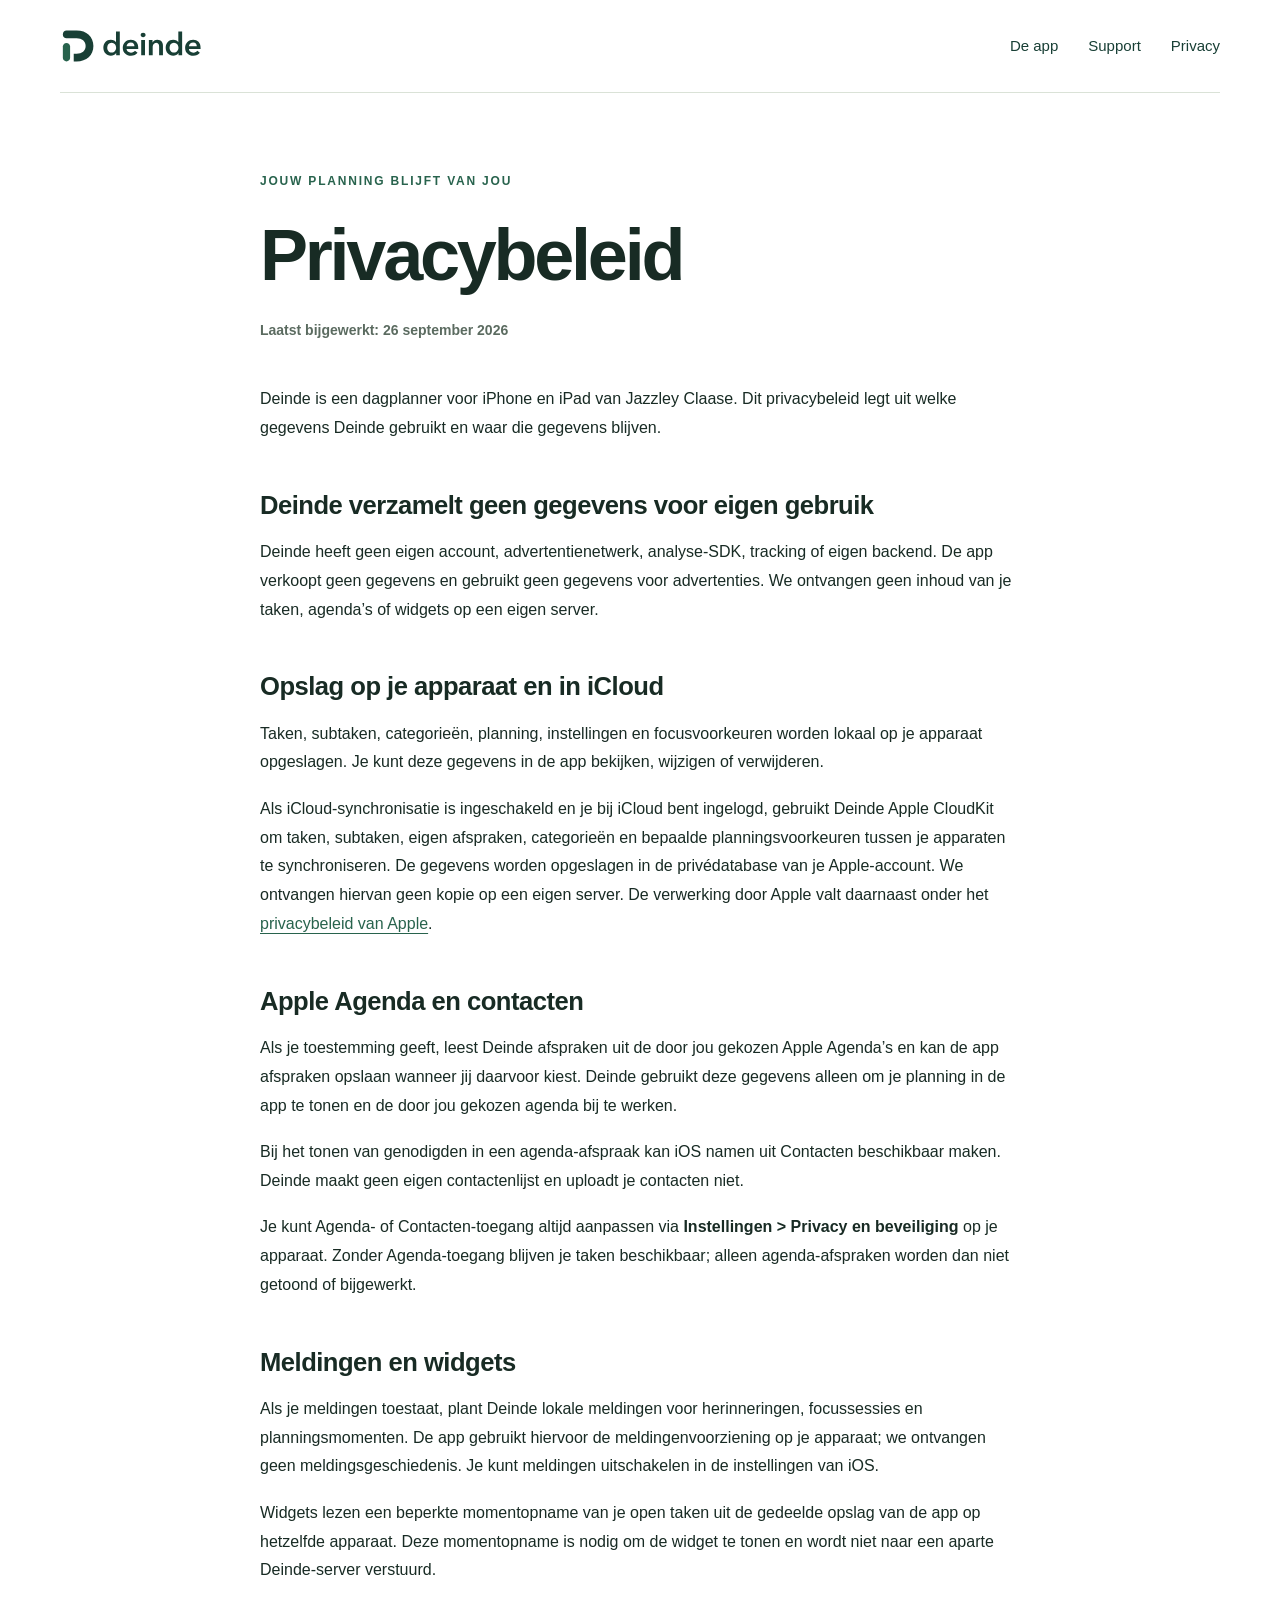
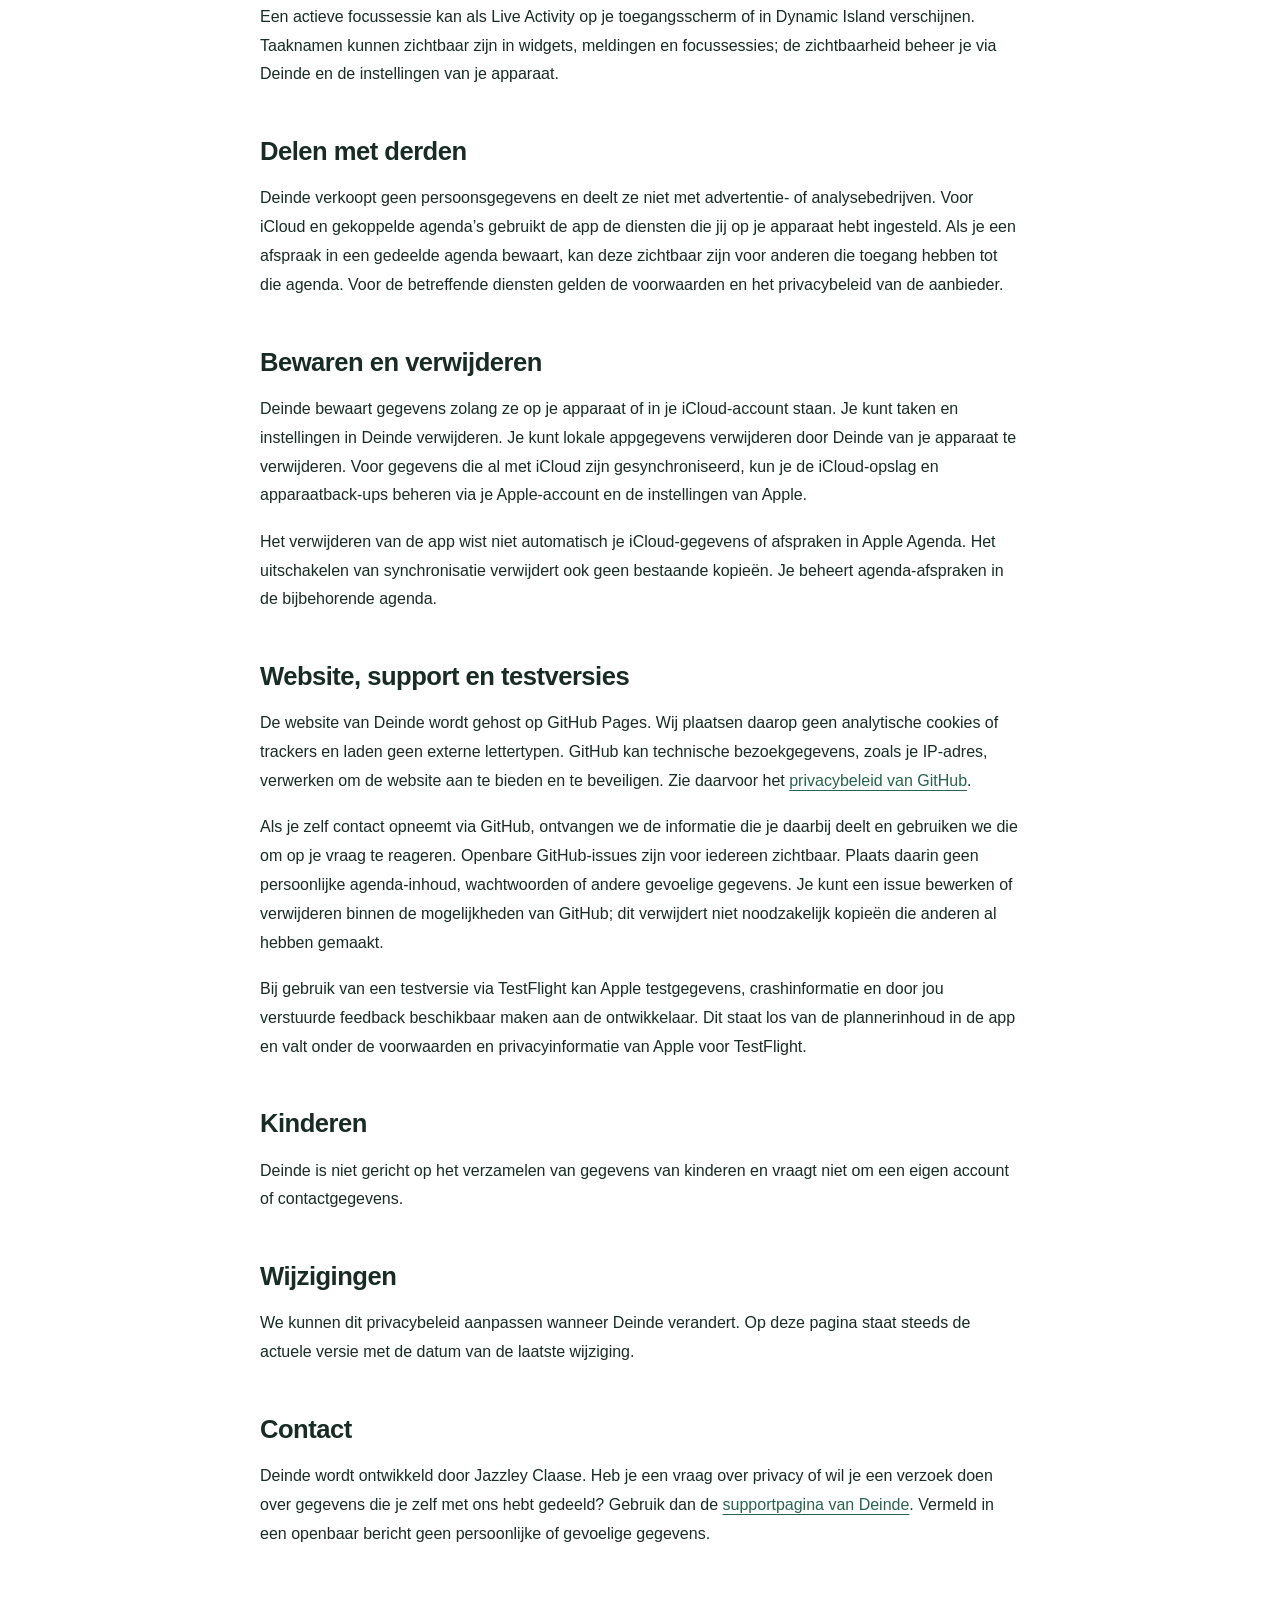
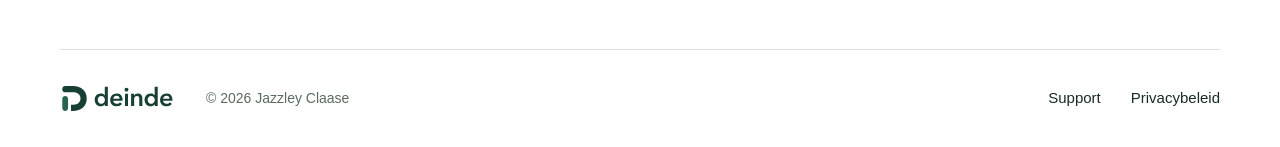
==== privacy/index.html @ 810a27ab "Publish Deinde website with app previews, privacy and support" ====
<!doctype html>
<html lang="nl"><head><meta charset="utf-8"><meta name="viewport" content="width=device-width, initial-scale=1"><meta name="theme-color" content="#183f35"><title>Privacybeleid — Deinde</title><meta name="description" content="Lees hoe Deinde omgaat met je planning, iCloud, Apple Agenda, meldingen en widgets."><link rel="icon" href="../assets/favicon.png" type="image/png"><link rel="apple-touch-icon" href="../assets/apple-touch-icon.png"><link rel="stylesheet" href="../styles.css"></head><body>
<a class="skip-link" href="#inhoud">Naar de inhoud</a>
<header class="site-header page-header wrap"><a class="brand" href="../" aria-label="Deinde, startpagina"><img src="../assets/logo-forest.svg" alt="Deinde" width="150" height="48"></a><nav aria-label="Hoofdnavigatie"><a href="../#ontdek">De app</a><a href="../support/">Support</a><a href="./" aria-current="page">Privacy</a></nav></header>
<main class="document wrap" id="inhoud"><p class="eyebrow">JOUW PLANNING BLIJFT VAN JOU</p>
<h1>Privacybeleid</h1>
<p class="updated"><strong>Laatst bijgewerkt: 26 september 2026</strong></p>
<p>Deinde is een dagplanner voor iPhone en iPad van Jazzley Claase. Dit privacybeleid legt uit welke gegevens Deinde gebruikt en waar die gegevens blijven.</p>
<h2>Deinde verzamelt geen gegevens voor eigen gebruik</h2>
<p>Deinde heeft geen eigen account, advertentienetwerk, analyse-SDK, tracking of eigen backend. De app verkoopt geen gegevens en gebruikt geen gegevens voor advertenties. We ontvangen geen inhoud van je taken, agenda’s of widgets op een eigen server.</p>
<h2>Opslag op je apparaat en in iCloud</h2>
<p>Taken, subtaken, categorieën, planning, instellingen en focusvoorkeuren worden lokaal op je apparaat opgeslagen. Je kunt deze gegevens in de app bekijken, wijzigen of verwijderen.</p>
<p>Als iCloud-synchronisatie is ingeschakeld en je bij iCloud bent ingelogd, gebruikt Deinde Apple CloudKit om taken, subtaken, eigen afspraken, categorieën en bepaalde planningsvoorkeuren tussen je apparaten te synchroniseren. De gegevens worden opgeslagen in de privédatabase van je Apple-account. We ontvangen hiervan geen kopie op een eigen server. De verwerking door Apple valt daarnaast onder het <a href="https://www.apple.com/legal/privacy/">privacybeleid van Apple</a>.</p>
<h2>Apple Agenda en contacten</h2>
<p>Als je toestemming geeft, leest Deinde afspraken uit de door jou gekozen Apple Agenda’s en kan de app afspraken opslaan wanneer jij daarvoor kiest. Deinde gebruikt deze gegevens alleen om je planning in de app te tonen en de door jou gekozen agenda bij te werken.</p>
<p>Bij het tonen van genodigden in een agenda-afspraak kan iOS namen uit Contacten beschikbaar maken. Deinde maakt geen eigen contactenlijst en uploadt je contacten niet.</p>
<p>Je kunt Agenda- of Contacten-toegang altijd aanpassen via <strong>Instellingen &gt; Privacy en beveiliging</strong> op je apparaat. Zonder Agenda-toegang blijven je taken beschikbaar; alleen agenda-afspraken worden dan niet getoond of bijgewerkt.</p>
<h2>Meldingen en widgets</h2>
<p>Als je meldingen toestaat, plant Deinde lokale meldingen voor herinneringen, focussessies en planningsmomenten. De app gebruikt hiervoor de meldingenvoorziening op je apparaat; we ontvangen geen meldingsgeschiedenis. Je kunt meldingen uitschakelen in de instellingen van iOS.</p>
<p>Widgets lezen een beperkte momentopname van je open taken uit de gedeelde opslag van de app op hetzelfde apparaat. Deze momentopname is nodig om de widget te tonen en wordt niet naar een aparte Deinde-server verstuurd.</p>
<p>Een actieve focussessie kan als Live Activity op je toegangsscherm of in Dynamic Island verschijnen. Taaknamen kunnen zichtbaar zijn in widgets, meldingen en focussessies; de zichtbaarheid beheer je via Deinde en de instellingen van je apparaat.</p>
<h2>Delen met derden</h2>
<p>Deinde verkoopt geen persoonsgegevens en deelt ze niet met advertentie- of analysebedrijven. Voor iCloud en gekoppelde agenda’s gebruikt de app de diensten die jij op je apparaat hebt ingesteld. Als je een afspraak in een gedeelde agenda bewaart, kan deze zichtbaar zijn voor anderen die toegang hebben tot die agenda. Voor de betreffende diensten gelden de voorwaarden en het privacybeleid van de aanbieder.</p>
<h2>Bewaren en verwijderen</h2>
<p>Deinde bewaart gegevens zolang ze op je apparaat of in je iCloud-account staan. Je kunt taken en instellingen in Deinde verwijderen. Je kunt lokale appgegevens verwijderen door Deinde van je apparaat te verwijderen. Voor gegevens die al met iCloud zijn gesynchroniseerd, kun je de iCloud-opslag en apparaatback-ups beheren via je Apple-account en de instellingen van Apple.</p>
<p>Het verwijderen van de app wist niet automatisch je iCloud-gegevens of afspraken in Apple Agenda. Het uitschakelen van synchronisatie verwijdert ook geen bestaande kopieën. Je beheert agenda-afspraken in de bijbehorende agenda.</p>
<h2>Website, support en testversies</h2>
<p>De website van Deinde wordt gehost op GitHub Pages. Wij plaatsen daarop geen analytische cookies of trackers en laden geen externe lettertypen. GitHub kan technische bezoekgegevens, zoals je IP-adres, verwerken om de website aan te bieden en te beveiligen. Zie daarvoor het <a href="https://docs.github.com/en/site-policy/privacy-policies/github-general-privacy-statement">privacybeleid van GitHub</a>.</p>
<p>Als je zelf contact opneemt via GitHub, ontvangen we de informatie die je daarbij deelt en gebruiken we die om op je vraag te reageren. Openbare GitHub-issues zijn voor iedereen zichtbaar. Plaats daarin geen persoonlijke agenda-inhoud, wachtwoorden of andere gevoelige gegevens. Je kunt een issue bewerken of verwijderen binnen de mogelijkheden van GitHub; dit verwijdert niet noodzakelijk kopieën die anderen al hebben gemaakt.</p>
<p>Bij gebruik van een testversie via TestFlight kan Apple testgegevens, crashinformatie en door jou verstuurde feedback beschikbaar maken aan de ontwikkelaar. Dit staat los van de plannerinhoud in de app en valt onder de voorwaarden en privacyinformatie van Apple voor TestFlight.</p>
<h2>Kinderen</h2>
<p>Deinde is niet gericht op het verzamelen van gegevens van kinderen en vraagt niet om een eigen account of contactgegevens.</p>
<h2>Wijzigingen</h2>
<p>We kunnen dit privacybeleid aanpassen wanneer Deinde verandert. Op deze pagina staat steeds de actuele versie met de datum van de laatste wijziging.</p>
<h2>Contact</h2>
<p>Deinde wordt ontwikkeld door Jazzley Claase. Heb je een vraag over privacy of wil je een verzoek doen over gegevens die je zelf met ons hebt gedeeld? Gebruik dan de <a href="https://jazzleyc.github.io/deinde-website/support/">supportpagina van Deinde</a>. Vermeld in een openbaar bericht geen persoonlijke of gevoelige gegevens.</p>
</main><footer class="site-footer wrap"><a class="brand" href="../" aria-label="Deinde, startpagina"><img src="../assets/logo-forest.svg" alt="Deinde" width="132" height="42"></a><p>© 2026 Jazzley Claase</p><nav aria-label="Voettekst"><a href="../support/">Support</a><a href="./">Privacybeleid</a></nav></footer></body></html>
---- styles.css ----
:root{--forest:#183f35;--green:#28634d;--leaf:#d5eb8b;--mist:#f5f7f1;--ink:#182b24;--muted:#5b6b60;--line:#dae2d7;--font:"Avenir Next",Avenir,-apple-system,BlinkMacSystemFont,"Segoe UI",sans-serif;color-scheme:light}
*{box-sizing:border-box}html{scroll-behavior:smooth;scroll-padding-top:2rem}body{margin:0;background:#fff;color:var(--ink);font-family:var(--font);font-size:1rem;line-height:1.65;-webkit-font-smoothing:antialiased}img{display:block;max-width:100%;height:auto}a{color:inherit;text-underline-offset:.23em}a:focus-visible,summary:focus-visible{outline:3px solid #759524;outline-offset:6px;border-radius:3px}p,h1,h2,h3,figure{margin:0}p+p{margin-top:1.1rem}h1,h2,h3{font-weight:600;line-height:1.07;letter-spacing:-.045em}h1{font-size:clamp(3.1rem,5.9vw,5.75rem)}h2{font-size:clamp(2.3rem,4vw,4rem)}h3{font-size:1.55rem;letter-spacing:-.03em}.wrap{width:min(1160px,calc(100% - 96px));margin-inline:auto}.skip-link{position:absolute;top:-120px;left:16px;z-index:20;padding:.8rem 1rem;background:white;color:var(--forest)}.skip-link:focus{top:12px}.hero-surface{background:var(--forest);color:#fff;overflow:hidden}.site-header{display:flex;align-items:center;justify-content:space-between;padding-block:28px;gap:24px}.brand{flex-shrink:0;display:block}.brand img{width:145px;height:auto}.site-header nav,.site-footer nav{display:flex;gap:30px;align-items:center}.site-header nav a,.site-footer nav a{font-size:.9375rem;font-weight:500;text-decoration:none}.site-header nav a:hover,.site-footer nav a:hover{text-decoration:underline}.hero{display:grid;grid-template-columns:1.4fr 1fr;gap:55px;align-items:center;padding-block:64px 84px;min-height:740px}.eyebrow{font-size:.75rem;font-weight:600;letter-spacing:.15em;color:var(--green);margin-bottom:24px}.eyebrow.light{color:var(--leaf)}.hero h1 span{color:var(--leaf)}.hero-description{max-width:460px;font-size:1.16rem;line-height:1.65;color:#e0e9e2;margin-top:30px}.button{display:inline-flex;align-items:center;gap:46px;text-decoration:none;font-weight:600;padding:15px 24px;border-radius:8px;min-height:52px}.button-leaf{background:var(--leaf);color:var(--forest);margin-top:32px;transition:background .2s,transform .2s}.button-leaf:hover{background:#e5f6b2;transform:translateY(-2px)}.button span{font-size:1.4rem;line-height:1}.availability{font-size:.875rem;color:#c2d2c9;margin-top:22px}.hero-screen{justify-self:center;position:relative;width:min(100%,294px);transform:rotate(4deg);margin-block:0}.hero-screen img{border-radius:0;box-shadow:none;border:0;filter:drop-shadow(0 16px 22px #001e2530)}.hero-screen figcaption{color:#d8e3dc;font-size:.875rem;text-align:center;margin-top:22px;transform:rotate(-4deg)}.section{padding-block:110px}.intro{display:grid;grid-template-columns:1.2fr 1fr;column-gap:90px;row-gap:18px;align-items:end}.intro .eyebrow{grid-column:1/-1;margin-bottom:0}.intro p:last-child{font-size:1.125rem;color:var(--muted);max-width:430px;margin-top:0}.feature{display:grid;grid-template-columns:1fr 1fr;gap:100px;align-items:center;padding-block:20px 100px}.screen-panel{height:610px;border-radius:24px;overflow:hidden;display:flex;align-items:flex-start;justify-content:center;padding-top:56px}.screen-panel img{width:270px;border-radius:24px 24px 0 0;box-shadow:0 12px 50px #193d351a;border:1px solid #ffffff80}.panel-leaf{background:#e3efc2}.panel-mist{background:#eef1eb}.feature-copy p:not(.eyebrow){margin-top:24px;color:var(--muted);font-size:1.08rem}.detail-list{list-style:none;padding:0;margin:30px 0 0;font-size:1rem}.detail-list li{border-top:1px solid var(--line);padding-block:13px}.detail-list li:last-child{border-bottom:1px solid var(--line)}.feature-reverse .screen-panel{grid-column:2;grid-row:1}.feature-reverse .feature-copy{grid-column:1;grid-row:1}.focus-section{background:var(--forest);color:white}.focus-section .feature{padding-block:80px;grid-template-columns:1fr 1fr}.focus-section h2{color:var(--leaf)}.focus-section .feature-copy p:not(.eyebrow){color:#d5e2da}.panel-focus{background:#285044;height:580px}.details-grid{display:grid;grid-template-columns:repeat(3,1fr);gap:55px}.feature-number{font-size:.8125rem;color:var(--green);border-bottom:1px solid var(--line);display:block;padding-bottom:18px;margin-bottom:26px}.details-grid h3{margin-bottom:20px}.details-grid p{color:var(--muted)}.text-link{display:inline-block;margin-top:22px;font-size:.9375rem;font-weight:600}.closing{background:var(--leaf);border-radius:24px;padding:64px;text-align:center;margin-bottom:80px}.closing h2{font-size:clamp(2.7rem,5vw,4.7rem);margin-bottom:22px}.closing .eyebrow{color:var(--forest)}.closing p{color:var(--forest)}.closing .release-note{margin-top:5px;font-size:.875rem}.site-footer{display:flex;align-items:center;gap:30px;border-top:1px solid var(--line);padding-block:34px}.site-footer p{font-size:.875rem;color:var(--muted);margin-right:auto}.site-footer .brand img{width:116px}.page-header{border-bottom:1px solid var(--line)}.page-header nav a{color:var(--forest)}.document{max-width:760px;padding-block:78px 100px}.document h1{font-size:clamp(2.7rem,6vw,4.5rem);margin-bottom:24px}.document .lede{font-size:1.2rem;color:var(--muted)}.document .updated{font-size:.875rem;color:var(--muted);margin:16px 0 42px}.document h2{font-size:1.6rem;line-height:1.3;letter-spacing:-.02em;margin:46px 0 16px}.document p{line-height:1.8}.document ul{padding-left:24px}.document a{color:var(--green);overflow-wrap:anywhere}.document .back-link{display:inline-block;margin-bottom:36px;font-size:.9375rem}.document .policy-summary{background:var(--mist);border-left:3px solid var(--green);padding:24px 28px;margin:32px 0}.document .policy-summary p{margin:0}.faq{margin-top:44px}.faq details{border-top:1px solid var(--line);padding-block:22px}.faq details:last-child{border-bottom:1px solid var(--line)}.faq summary{font-size:1.075rem;font-weight:600;cursor:pointer;padding-right:8px}.faq details p{margin-top:16px;color:var(--muted)}
@media(min-width:1500px){.hero{gap:90px}.hero-screen{width:314px}}
@media(max-width:1000px){.wrap{width:calc(100% - 64px)}.hero{gap:30px;grid-template-columns:1.2fr 1fr;min-height:680px;padding-block:45px 65px}.hero-screen{width:250px}.hero h1{font-size:clamp(2.8rem,5.8vw,4.5rem)}.feature{gap:55px}.screen-panel{height:550px;padding-top:45px}.screen-panel img{width:240px}.intro{column-gap:55px}.details-grid{gap:32px}.site-footer{gap:22px}}
@media(max-width:720px){.wrap{width:calc(100% - 40px)}.site-header{padding-block:22px;gap:18px}.brand img{width:118px}.site-header nav{gap:18px}.site-header nav a{font-size:.875rem}.hero{grid-template-columns:1fr;text-align:left;padding-block:42px 46px;gap:58px}.hero h1{font-size:clamp(2.9rem,8.9vw,4.2rem)}.hero-description{max-width:490px;font-size:1.0625rem;margin-top:24px}.eyebrow{font-size:.75rem;margin-bottom:21px}.hero-screen{width:252px;transform:rotate(3deg)}.hero-screen figcaption{transform:rotate(-3deg);margin-top:20px}.availability{font-size:.8125rem}.button{margin-top:27px}.section{padding-block:70px}.intro{grid-template-columns:1fr;gap:20px}.intro p:last-child{margin-top:2px}.feature,.focus-section .feature{grid-template-columns:1fr;gap:34px;padding-bottom:65px}.feature-copy{grid-column:1!important;grid-row:1!important}.screen-panel,.feature-reverse .screen-panel{grid-column:1;grid-row:2;height:495px;padding-top:40px}.screen-panel img{width:248px}.feature h2{font-size:2.6rem}.feature-copy p:not(.eyebrow){font-size:1.0625rem;margin-top:19px}.focus-section .feature{padding-block:60px}.details-grid{grid-template-columns:1fr;gap:44px}.feature-number{margin-bottom:21px;padding-bottom:12px}.details-grid h3{margin-bottom:14px}.closing{padding:46px 24px;margin-bottom:50px;border-radius:18px}.closing .eyebrow{font-size:.6875rem;letter-spacing:.12em}.site-footer{flex-wrap:wrap;padding-block:28px;gap:22px}.site-footer p{margin:0;font-size:.8125rem}.site-footer nav{width:100%;gap:24px}.document{padding-block:48px 70px}.document h1{font-size:2.8rem}.document h2{font-size:1.45rem;margin-top:36px}.document .policy-summary{padding:20px}.page-header .brand img{width:112px}}
@media(max-width:360px){.wrap{width:calc(100% - 32px)}.site-header nav{gap:12px}.brand img{width:98px}.hero h1{font-size:2.65rem}.hero-screen{width:225px}.availability{max-width:260px}.feature h2{font-size:2.3rem}}
@media(prefers-reduced-motion:reduce){html{scroll-behavior:auto}*,*::before,*::after{transition:none!important}}
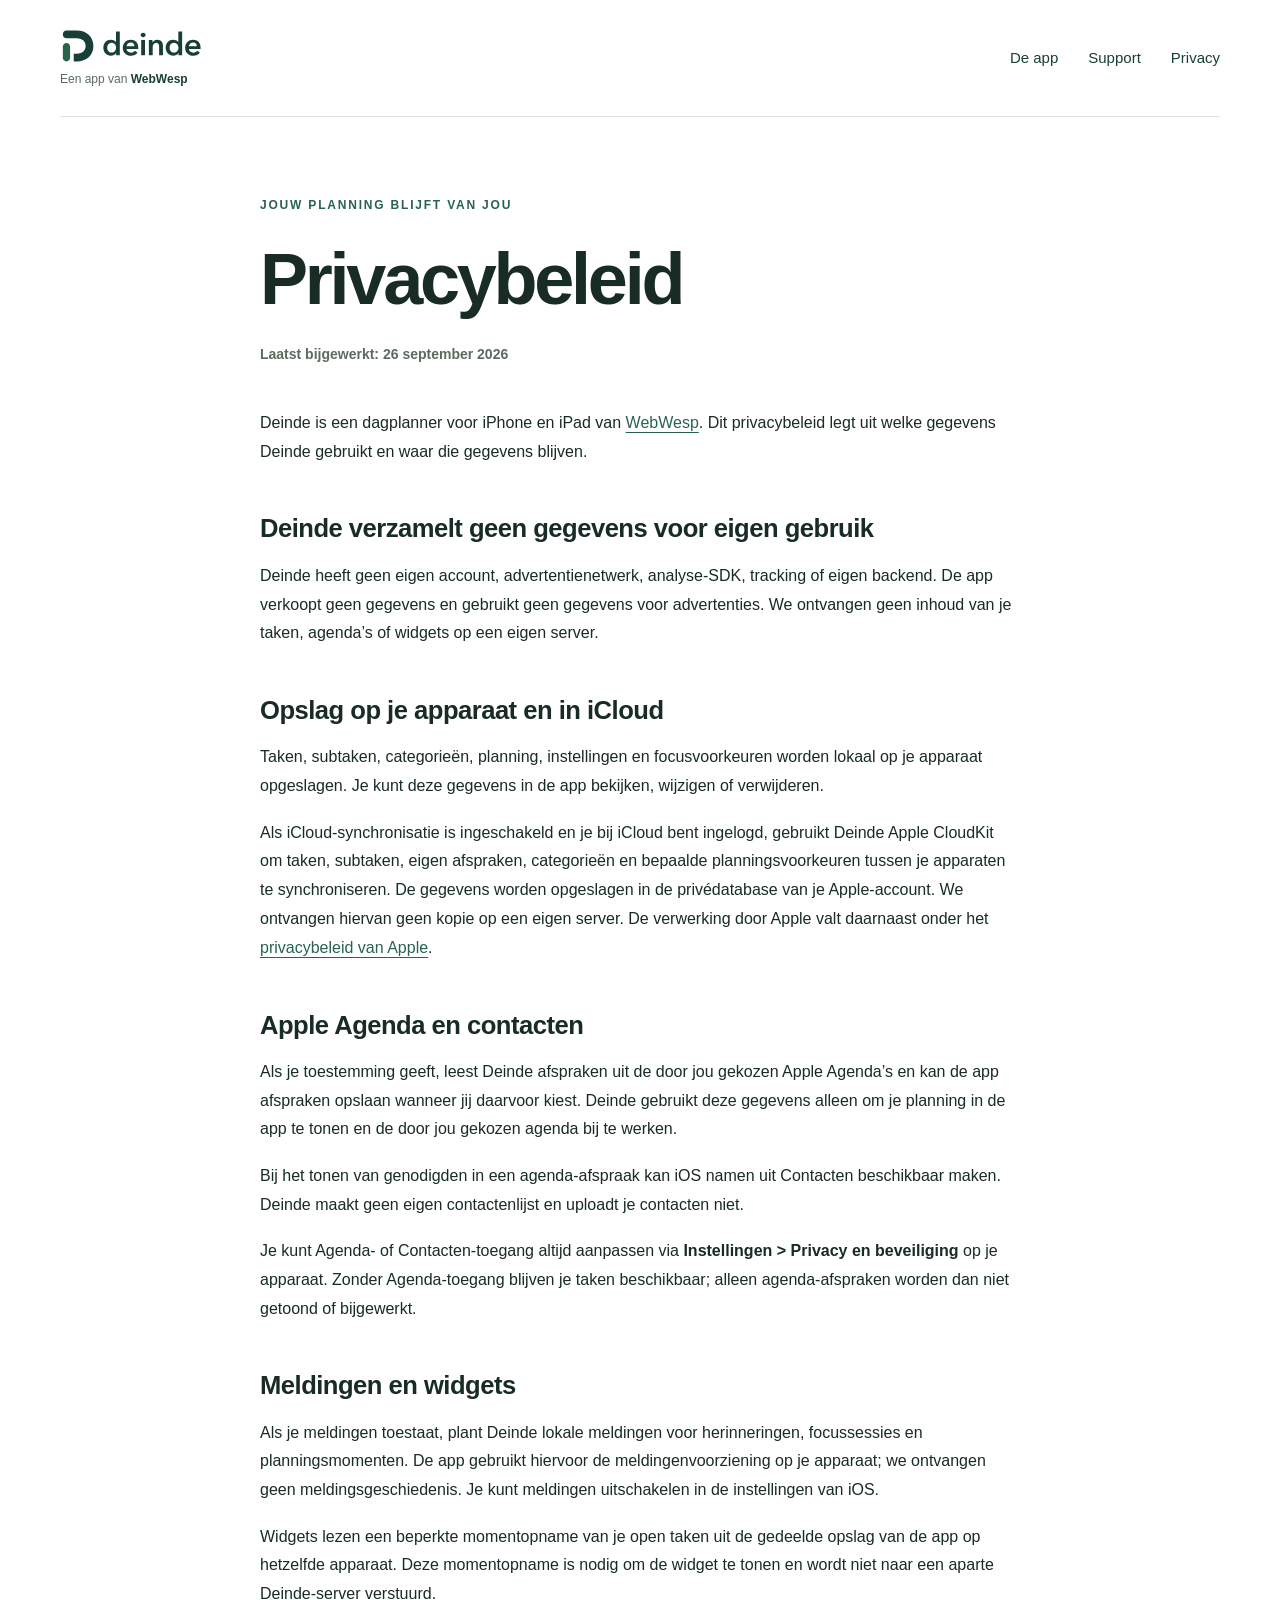
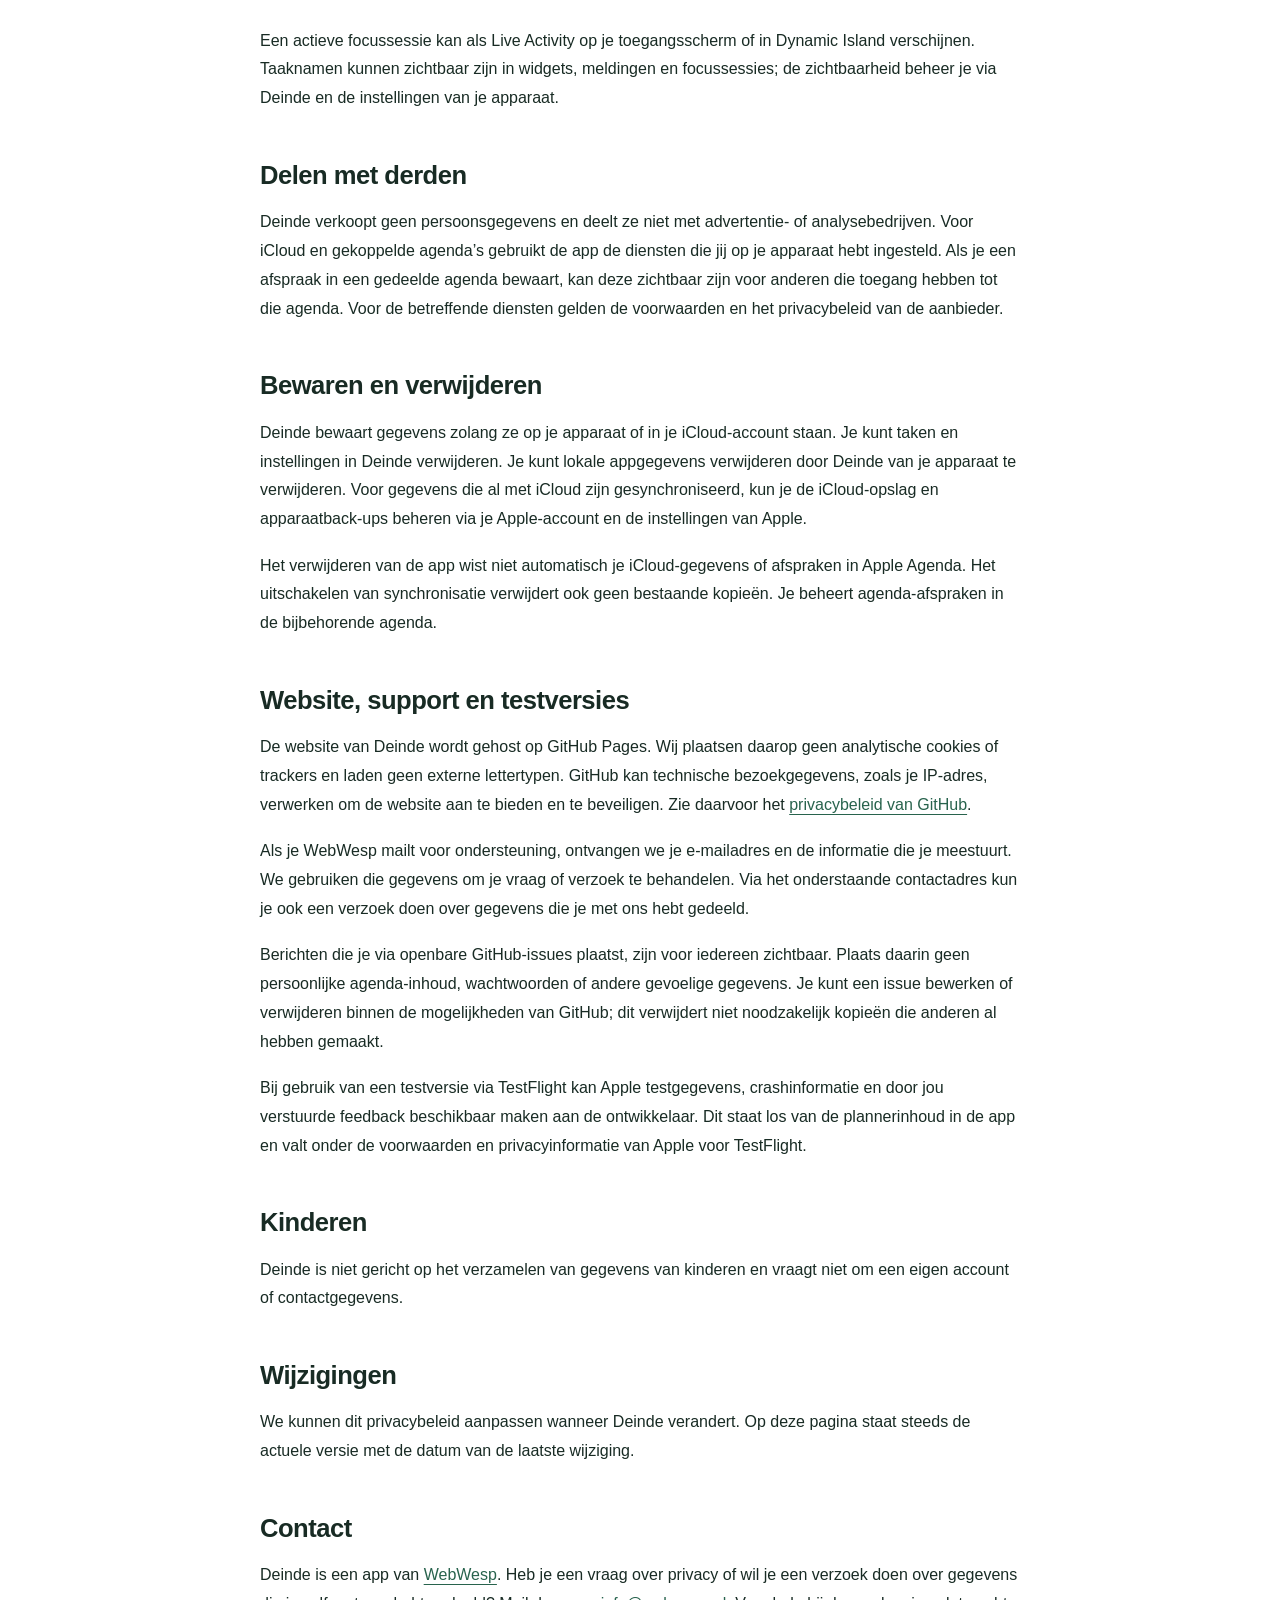
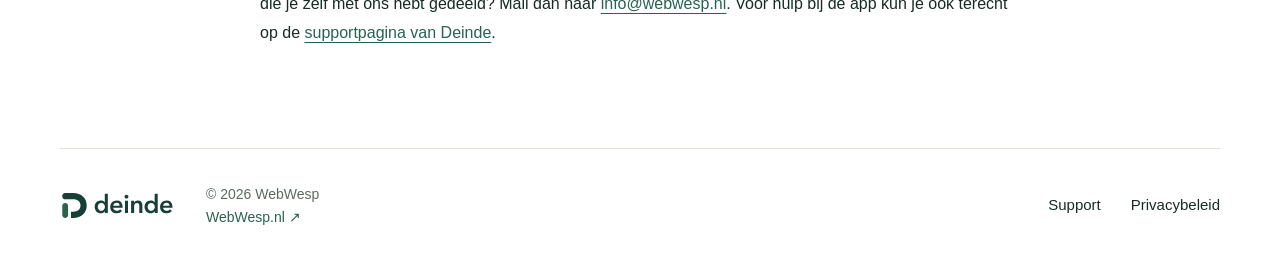
==== commit 7fb1f73f: "Brand Deinde website as an app by WebWesp" ====
--- a/privacy/index.html
+++ b/privacy/index.html
@@ -1,11 +1,11 @@
 <!doctype html>
-<html lang="nl"><head><meta charset="utf-8"><meta name="viewport" content="width=device-width, initial-scale=1"><meta name="theme-color" content="#183f35"><title>Privacybeleid — Deinde</title><meta name="description" content="Lees hoe Deinde omgaat met je planning, iCloud, Apple Agenda, meldingen en widgets."><link rel="icon" href="../assets/favicon.png" type="image/png"><link rel="apple-touch-icon" href="../assets/apple-touch-icon.png"><link rel="stylesheet" href="../styles.css"></head><body>
+<html lang="nl"><head><meta charset="utf-8"><meta name="viewport" content="width=device-width, initial-scale=1"><meta name="theme-color" content="#183f35"><title>Privacybeleid — Deinde van WebWesp</title><meta name="author" content="WebWesp"><meta name="description" content="Lees hoe Deinde omgaat met je planning, iCloud, Apple Agenda, meldingen en widgets."><link rel="icon" href="../assets/favicon.png" type="image/png"><link rel="apple-touch-icon" href="../assets/apple-touch-icon.png"><link rel="stylesheet" href="../styles.css?v=20260926-2"></head><body>
 <a class="skip-link" href="#inhoud">Naar de inhoud</a>
-<header class="site-header page-header wrap"><a class="brand" href="../" aria-label="Deinde, startpagina"><img src="../assets/logo-forest.svg" alt="Deinde" width="150" height="48"></a><nav aria-label="Hoofdnavigatie"><a href="../#ontdek">De app</a><a href="../support/">Support</a><a href="./" aria-current="page">Privacy</a></nav></header>
+<header class="site-header page-header wrap"><div class="brand-lockup"><a class="brand" href="../" aria-label="Deinde, startpagina"><img src="../assets/logo-forest.svg" alt="Deinde" width="150" height="48"></a><a class="maker-link" href="https://webwesp.nl/">Een app van <strong>WebWesp</strong></a></div><nav aria-label="Hoofdnavigatie"><a href="../#ontdek">De app</a><a href="../support/">Support</a><a href="./" aria-current="page">Privacy</a></nav></header>
 <main class="document wrap" id="inhoud"><p class="eyebrow">JOUW PLANNING BLIJFT VAN JOU</p>
 <h1>Privacybeleid</h1>
 <p class="updated"><strong>Laatst bijgewerkt: 26 september 2026</strong></p>
-<p>Deinde is een dagplanner voor iPhone en iPad van Jazzley Claase. Dit privacybeleid legt uit welke gegevens Deinde gebruikt en waar die gegevens blijven.</p>
+<p>Deinde is een dagplanner voor iPhone en iPad van <a href="https://webwesp.nl/">WebWesp</a>. Dit privacybeleid legt uit welke gegevens Deinde gebruikt en waar die gegevens blijven.</p>
 <h2>Deinde verzamelt geen gegevens voor eigen gebruik</h2>
 <p>Deinde heeft geen eigen account, advertentienetwerk, analyse-SDK, tracking of eigen backend. De app verkoopt geen gegevens en gebruikt geen gegevens voor advertenties. We ontvangen geen inhoud van je taken, agenda’s of widgets op een eigen server.</p>
 <h2>Opslag op je apparaat en in iCloud</h2>
@@ -26,12 +26,13 @@
 <p>Het verwijderen van de app wist niet automatisch je iCloud-gegevens of afspraken in Apple Agenda. Het uitschakelen van synchronisatie verwijdert ook geen bestaande kopieën. Je beheert agenda-afspraken in de bijbehorende agenda.</p>
 <h2>Website, support en testversies</h2>
 <p>De website van Deinde wordt gehost op GitHub Pages. Wij plaatsen daarop geen analytische cookies of trackers en laden geen externe lettertypen. GitHub kan technische bezoekgegevens, zoals je IP-adres, verwerken om de website aan te bieden en te beveiligen. Zie daarvoor het <a href="https://docs.github.com/en/site-policy/privacy-policies/github-general-privacy-statement">privacybeleid van GitHub</a>.</p>
-<p>Als je zelf contact opneemt via GitHub, ontvangen we de informatie die je daarbij deelt en gebruiken we die om op je vraag te reageren. Openbare GitHub-issues zijn voor iedereen zichtbaar. Plaats daarin geen persoonlijke agenda-inhoud, wachtwoorden of andere gevoelige gegevens. Je kunt een issue bewerken of verwijderen binnen de mogelijkheden van GitHub; dit verwijdert niet noodzakelijk kopieën die anderen al hebben gemaakt.</p>
+<p>Als je WebWesp mailt voor ondersteuning, ontvangen we je e-mailadres en de informatie die je meestuurt. We gebruiken die gegevens om je vraag of verzoek te behandelen. Via het onderstaande contactadres kun je ook een verzoek doen over gegevens die je met ons hebt gedeeld.</p>
+<p>Berichten die je via openbare GitHub-issues plaatst, zijn voor iedereen zichtbaar. Plaats daarin geen persoonlijke agenda-inhoud, wachtwoorden of andere gevoelige gegevens. Je kunt een issue bewerken of verwijderen binnen de mogelijkheden van GitHub; dit verwijdert niet noodzakelijk kopieën die anderen al hebben gemaakt.</p>
 <p>Bij gebruik van een testversie via TestFlight kan Apple testgegevens, crashinformatie en door jou verstuurde feedback beschikbaar maken aan de ontwikkelaar. Dit staat los van de plannerinhoud in de app en valt onder de voorwaarden en privacyinformatie van Apple voor TestFlight.</p>
 <h2>Kinderen</h2>
 <p>Deinde is niet gericht op het verzamelen van gegevens van kinderen en vraagt niet om een eigen account of contactgegevens.</p>
 <h2>Wijzigingen</h2>
 <p>We kunnen dit privacybeleid aanpassen wanneer Deinde verandert. Op deze pagina staat steeds de actuele versie met de datum van de laatste wijziging.</p>
 <h2>Contact</h2>
-<p>Deinde wordt ontwikkeld door Jazzley Claase. Heb je een vraag over privacy of wil je een verzoek doen over gegevens die je zelf met ons hebt gedeeld? Gebruik dan de <a href="https://jazzleyc.github.io/deinde-website/support/">supportpagina van Deinde</a>. Vermeld in een openbaar bericht geen persoonlijke of gevoelige gegevens.</p>
-</main><footer class="site-footer wrap"><a class="brand" href="../" aria-label="Deinde, startpagina"><img src="../assets/logo-forest.svg" alt="Deinde" width="132" height="42"></a><p>© 2026 Jazzley Claase</p><nav aria-label="Voettekst"><a href="../support/">Support</a><a href="./">Privacybeleid</a></nav></footer></body></html>
+<p>Deinde is een app van <a href="https://webwesp.nl/">WebWesp</a>. Heb je een vraag over privacy of wil je een verzoek doen over gegevens die je zelf met ons hebt gedeeld? Mail dan naar <a href="mailto:info@webwesp.nl">info@webwesp.nl</a>. Voor hulp bij de app kun je ook terecht op de <a href="https://jazzleyc.github.io/deinde-website/support/">supportpagina van Deinde</a>.</p>
+</main><footer class="site-footer wrap"><a class="brand" href="../" aria-label="Deinde, startpagina"><img src="../assets/logo-forest.svg" alt="Deinde" width="132" height="42"></a><p>© 2026 WebWesp<br><a href="https://webwesp.nl/">WebWesp.nl <span aria-hidden="true">↗</span></a></p><nav aria-label="Voettekst"><a href="../support/">Support</a><a href="./">Privacybeleid</a></nav></footer></body></html>
--- a/styles.css
+++ b/styles.css
@@ -3,5 +3,19 @@
 @media(min-width:1500px){.hero{gap:90px}.hero-screen{width:314px}}
 @media(max-width:1000px){.wrap{width:calc(100% - 64px)}.hero{gap:30px;grid-template-columns:1.2fr 1fr;min-height:680px;padding-block:45px 65px}.hero-screen{width:250px}.hero h1{font-size:clamp(2.8rem,5.8vw,4.5rem)}.feature{gap:55px}.screen-panel{height:550px;padding-top:45px}.screen-panel img{width:240px}.intro{column-gap:55px}.details-grid{gap:32px}.site-footer{gap:22px}}
 @media(max-width:720px){.wrap{width:calc(100% - 40px)}.site-header{padding-block:22px;gap:18px}.brand img{width:118px}.site-header nav{gap:18px}.site-header nav a{font-size:.875rem}.hero{grid-template-columns:1fr;text-align:left;padding-block:42px 46px;gap:58px}.hero h1{font-size:clamp(2.9rem,8.9vw,4.2rem)}.hero-description{max-width:490px;font-size:1.0625rem;margin-top:24px}.eyebrow{font-size:.75rem;margin-bottom:21px}.hero-screen{width:252px;transform:rotate(3deg)}.hero-screen figcaption{transform:rotate(-3deg);margin-top:20px}.availability{font-size:.8125rem}.button{margin-top:27px}.section{padding-block:70px}.intro{grid-template-columns:1fr;gap:20px}.intro p:last-child{margin-top:2px}.feature,.focus-section .feature{grid-template-columns:1fr;gap:34px;padding-bottom:65px}.feature-copy{grid-column:1!important;grid-row:1!important}.screen-panel,.feature-reverse .screen-panel{grid-column:1;grid-row:2;height:495px;padding-top:40px}.screen-panel img{width:248px}.feature h2{font-size:2.6rem}.feature-copy p:not(.eyebrow){font-size:1.0625rem;margin-top:19px}.focus-section .feature{padding-block:60px}.details-grid{grid-template-columns:1fr;gap:44px}.feature-number{margin-bottom:21px;padding-bottom:12px}.details-grid h3{margin-bottom:14px}.closing{padding:46px 24px;margin-bottom:50px;border-radius:18px}.closing .eyebrow{font-size:.6875rem;letter-spacing:.12em}.site-footer{flex-wrap:wrap;padding-block:28px;gap:22px}.site-footer p{margin:0;font-size:.8125rem}.site-footer nav{width:100%;gap:24px}.document{padding-block:48px 70px}.document h1{font-size:2.8rem}.document h2{font-size:1.45rem;margin-top:36px}.document .policy-summary{padding:20px}.page-header .brand img{width:112px}}
-@media(max-width:360px){.wrap{width:calc(100% - 32px)}.site-header nav{gap:12px}.brand img{width:98px}.hero h1{font-size:2.65rem}.hero-screen{width:225px}.availability{max-width:260px}.feature h2{font-size:2.3rem}}
+@media(max-width:360px){.wrap{width:calc(100% - 32px)}.site-header{gap:12px}.site-header nav{gap:10px}.site-header nav a{white-space:nowrap}.page-header .brand img,.brand img{width:96px}.hero h1{font-size:2.65rem}.hero-screen{width:225px}.availability{max-width:260px}.feature h2{font-size:2.3rem}}
 @media(prefers-reduced-motion:reduce){html{scroll-behavior:auto}*,*::before,*::after{transition:none!important}}
+
+/* Deinde, an app by WebWesp. */
+.brand-lockup{flex-shrink:0;display:flex;flex-direction:column;align-items:flex-start;gap:7px}
+.maker-link{font-size:.75rem;line-height:1.4;text-decoration:none;color:var(--muted);white-space:nowrap}
+.maker-link strong{font-weight:600;color:var(--forest)}
+.maker-link:hover{text-decoration:underline}
+.hero-surface .maker-link{color:#c2d2c9}
+.hero-surface .maker-link strong{color:var(--leaf)}
+.site-footer p a{color:var(--green);text-decoration:none}
+.site-footer p a:hover{text-decoration:underline}
+.document .support-contact .contact-address{margin-top:12px;font-size:.9375rem}
+.site-header{flex-wrap:wrap}
+.site-header nav{flex-wrap:wrap}
+.site-header nav a{white-space:nowrap}
